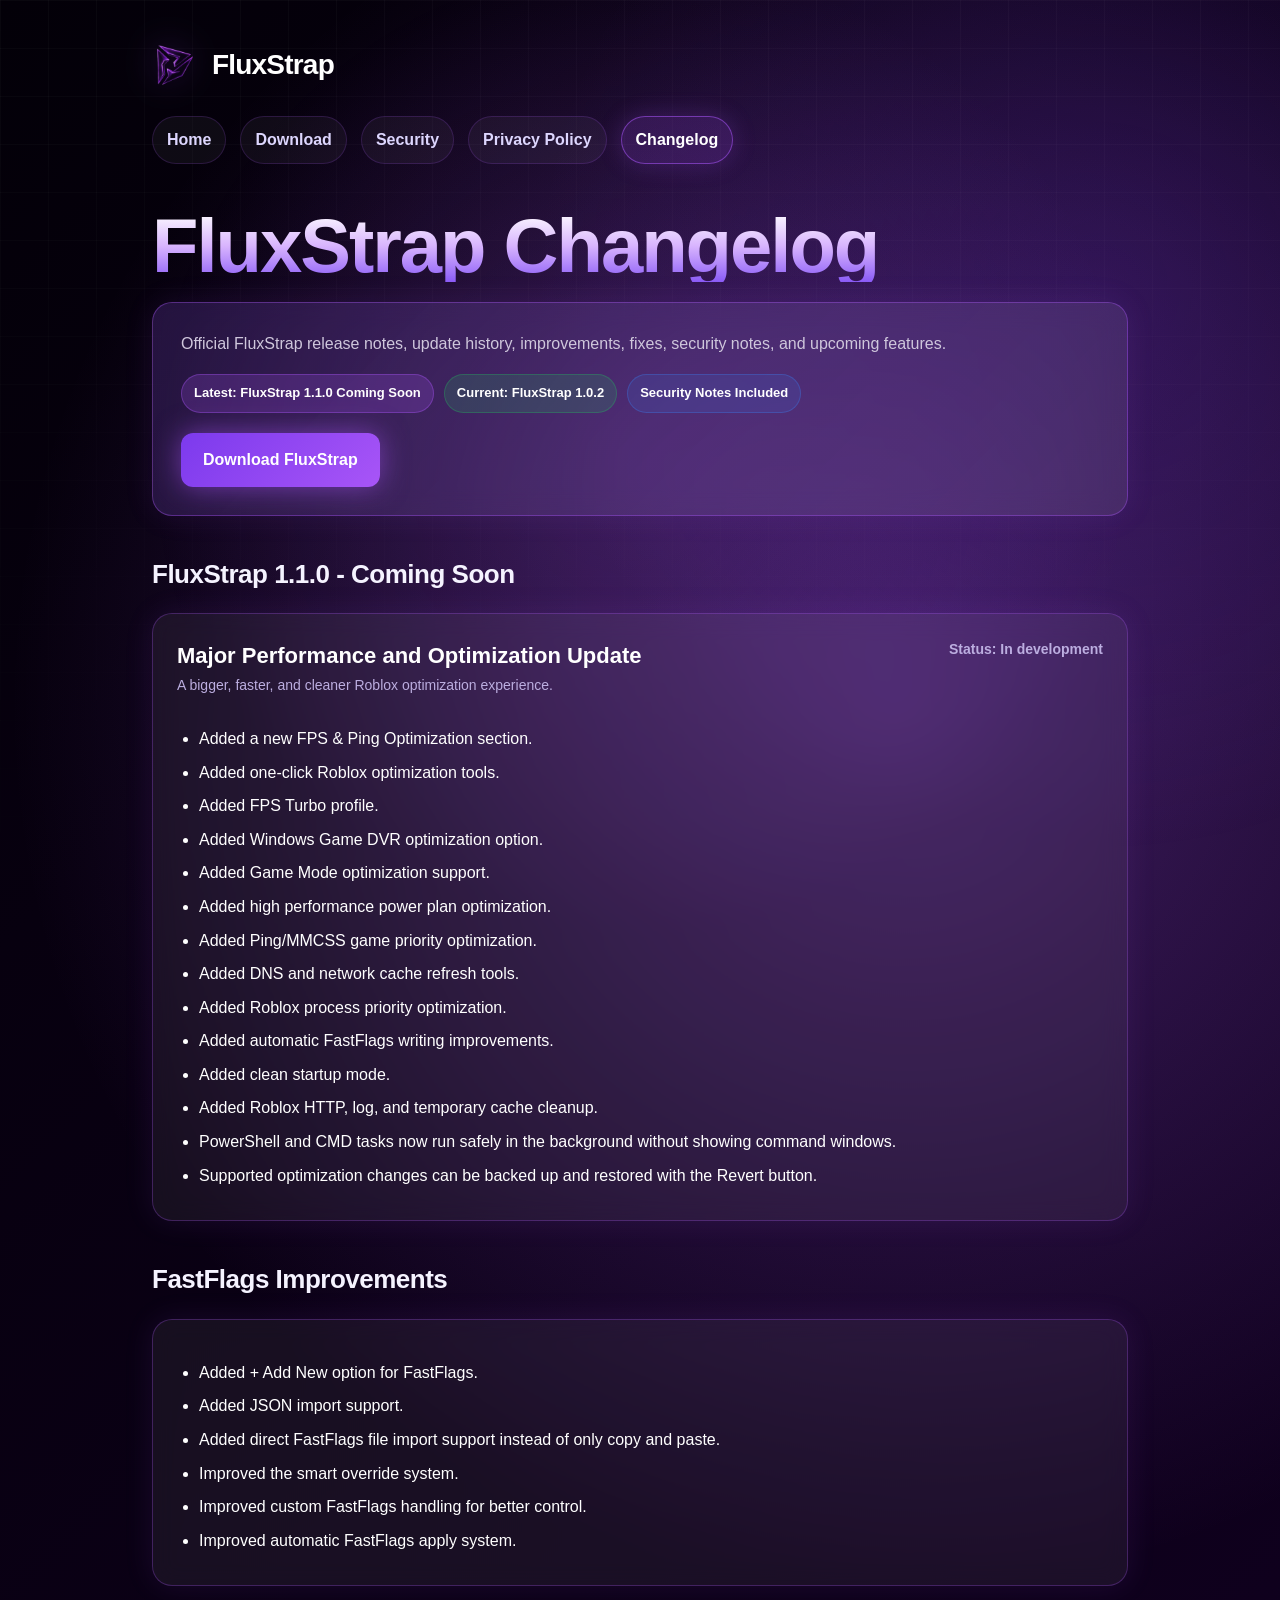
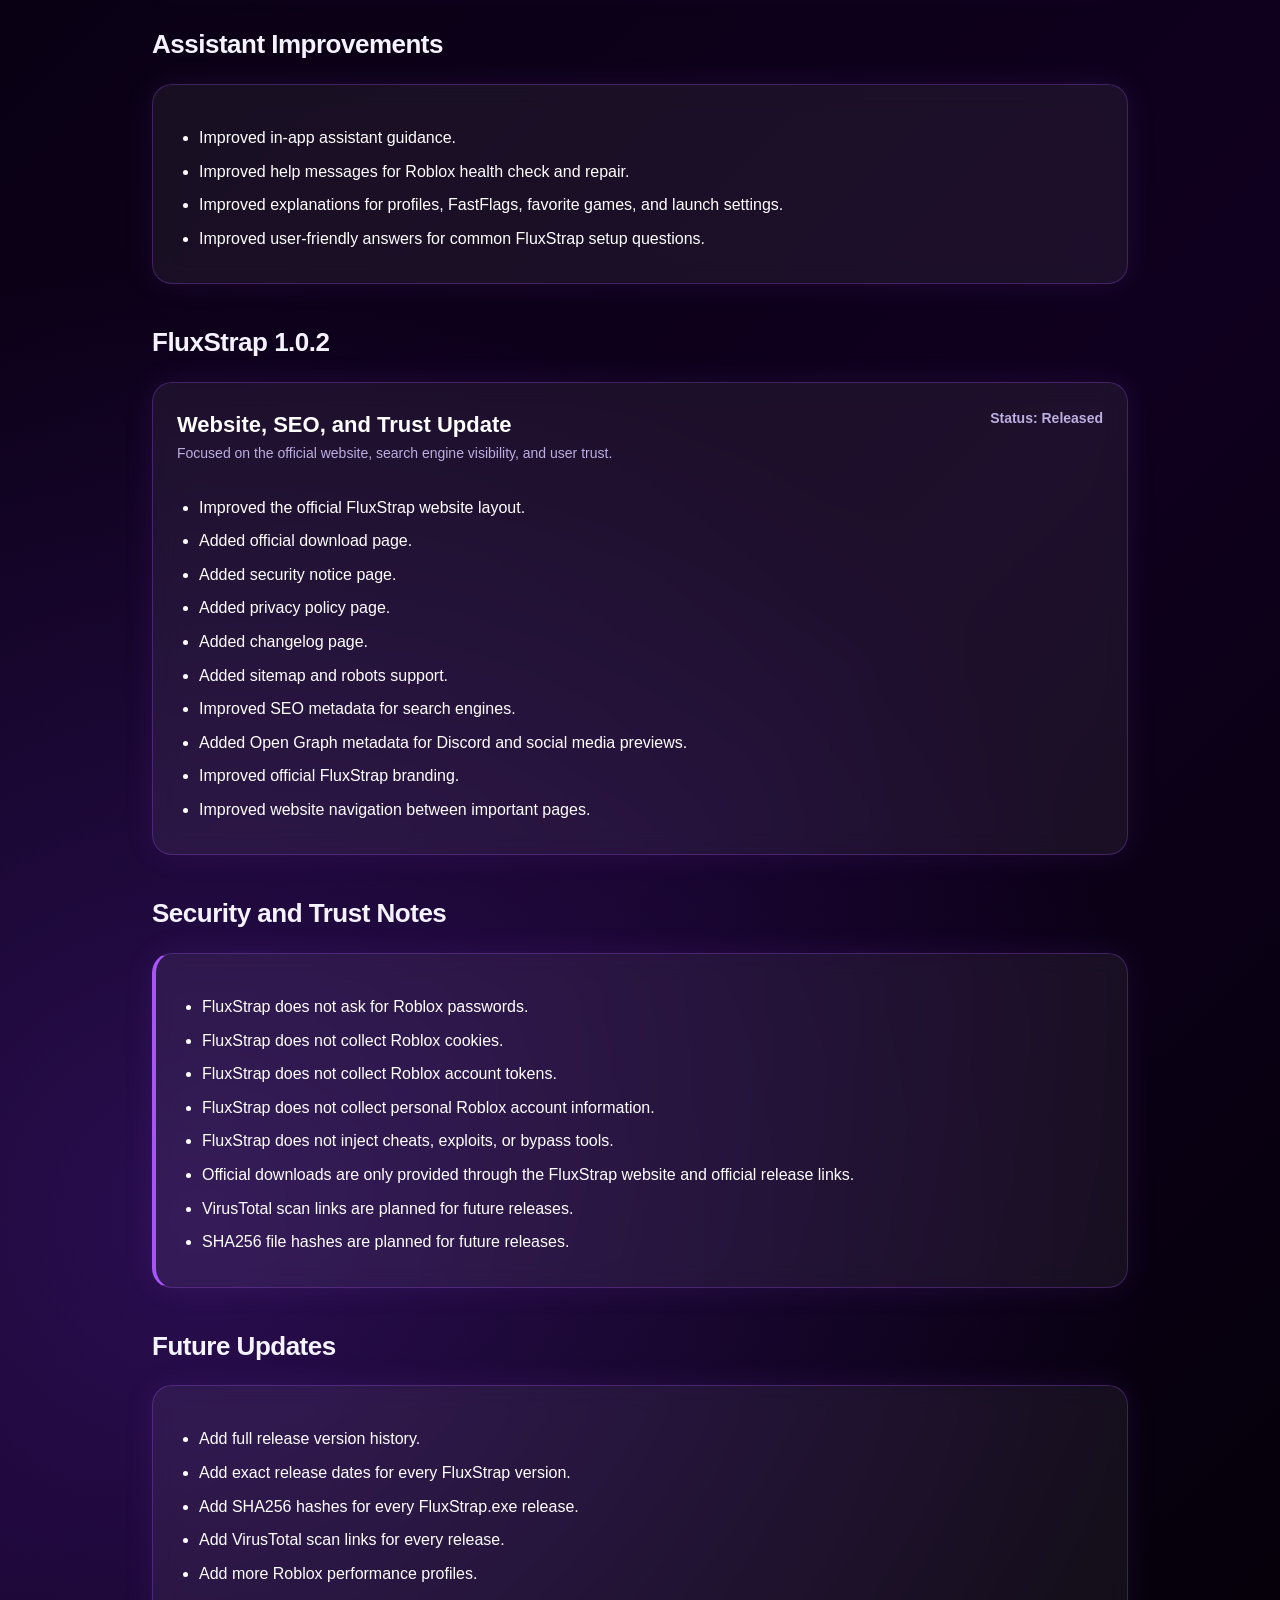
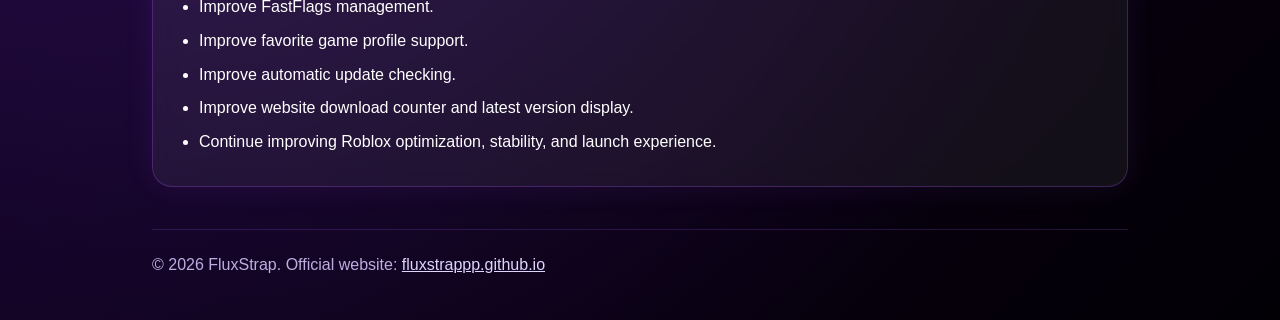
==== changelog.html @ ffc2f6b2 "Add files via upload" ====
<!DOCTYPE html>
<html lang="en">
<head>
<meta charset="UTF-8" />
<meta name="viewport" content="width=device-width, initial-scale=1.0" />

<title>FluxStrap Changelog - Updates and Release Notes</title>
<meta name="description" content="Official FluxStrap changelog with updates, improvements, fixes, release notes, upcoming features, and Roblox performance launcher changes." />
<meta name="robots" content="index, follow, max-image-preview:large" />
<meta name="theme-color" content="#7c3aed" />
<link rel="canonical" href="https://fluxstrappp.github.io/changelog.html" />

<!-- Favicon / Site Icon -->

<meta property="og:type" content="website" />
<meta property="og:site_name" content="FluxStrap" />
<meta property="og:title" content="FluxStrap Changelog - Updates and Release Notes" />
<meta property="og:description" content="Official FluxStrap changelog with updates, improvements, fixes, release notes, upcoming features, and Roblox performance launcher changes." />
<meta property="og:url" content="https://fluxstrappp.github.io/changelog.html" />
<meta property="og:image" content="https://fluxstrappp.github.io/favicon.ico" />
<meta property="og:image:secure_url" content="https://fluxstrappp.github.io/favicon.ico" />
<meta property="og:image:type" content="image/x-icon" />
<meta property="og:image:alt" content="FluxStrap Logo" />

<script type="application/ld+json">
{
  "@context": "https://schema.org",
  "@type": "WebPage",
  "name": "FluxStrap Changelog",
  "url": "https://fluxstrappp.github.io/changelog.html",
  "description": "Official FluxStrap changelog with updates, improvements, fixes, release notes, upcoming features, and Roblox performance launcher changes.",
  "publisher": {
    "@type": "Organization",
    "name": "FluxStrap",
    "url": "https://fluxstrappp.github.io/",
    "logo": "https://fluxstrappp.github.io/favicon.ico"
  }
}
</script>

<style>
* {
  box-sizing: border-box;
}

html {
  scroll-behavior: smooth;
}

body {
  margin: 0;
  min-height: 100vh;
  color: #ffffff;
  font-family: Arial, Helvetica, sans-serif;
  line-height: 1.6;
  background:
    radial-gradient(circle at 70% 20%, rgba(168, 85, 247, 0.34), transparent 30%),
    radial-gradient(circle at 15% 80%, rgba(124, 58, 237, 0.24), transparent 32%),
    linear-gradient(135deg, #030008, #10001f 65%, #020005);
  overflow-x: hidden;
}

body::before {
  content: "";
  position: fixed;
  inset: 0;
  z-index: -2;
  background:
    linear-gradient(rgba(255,255,255,0.035) 1px, transparent 1px),
    linear-gradient(90deg, rgba(255,255,255,0.035) 1px, transparent 1px);
  background-size: 48px 48px;
  mask-image: linear-gradient(to bottom, rgba(0,0,0,0.75), transparent);
}

body::after {
  content: "";
  position: fixed;
  inset: -40%;
  z-index: -3;
  background:
    radial-gradient(circle, rgba(168,85,247,0.16), transparent 35%),
    radial-gradient(circle at 70% 40%, rgba(124,58,237,0.18), transparent 30%);
  animation: glowMove 16s ease-in-out infinite alternate;
}

@keyframes glowMove {
  from {
    transform: translate3d(-4%, -2%, 0) rotate(0deg);
  }
  to {
    transform: translate3d(4%, 3%, 0) rotate(8deg);
  }
}

main {
  max-width: 1020px;
  margin: 0 auto;
  padding: 42px 22px;
}

.top {
  display: flex;
  align-items: center;
  gap: 14px;
  margin-bottom: 28px;
}

.top img {
  width: 46px;
  height: 46px;
  border-radius: 12px;
  object-fit: contain;
  filter: drop-shadow(0 0 18px rgba(168, 85, 247, 0.8));
}

.brand {
  font-size: 28px;
  font-weight: 900;
  letter-spacing: -0.8px;
}

nav {
  display: flex;
  gap: 14px;
  flex-wrap: wrap;
  margin: 26px 0 46px;
}

nav a {
  color: #ddd6fe;
  text-decoration: none;
  font-weight: 800;
  padding: 10px 14px;
  border: 1px solid rgba(168,85,247,0.18);
  border-radius: 999px;
  background: rgba(255,255,255,0.045);
  transition: 0.2s ease;
}

nav a:hover,
nav a.active {
  color: #ffffff;
  border-color: rgba(168,85,247,0.55);
  background: rgba(168,85,247,0.16);
  box-shadow: 0 0 24px rgba(168,85,247,0.22);
}

a {
  color: #ddd6fe;
}

h1 {
  font-size: clamp(42px, 7vw, 76px);
  line-height: 0.95;
  margin: 18px 0 20px;
  background: linear-gradient(180deg, #ffffff, #d8b4fe, #8b5cf6);
  -webkit-background-clip: text;
  background-clip: text;
  color: transparent;
  letter-spacing: -2px;
}

h2 {
  margin-top: 38px;
  margin-bottom: 14px;
  color: #f5f3ff;
  font-size: 26px;
  letter-spacing: -0.5px;
}

p {
  margin-top: 0;
}

.card {
  padding: 24px;
  border: 1px solid rgba(168,85,247,0.28);
  border-radius: 20px;
  background: rgba(255,255,255,0.06);
  backdrop-filter: blur(12px);
  box-shadow: 0 0 30px rgba(168,85,247,0.10);
  margin: 18px 0;
}

.hero-card {
  padding: 28px;
  border-color: rgba(168,85,247,0.38);
  background:
    linear-gradient(135deg, rgba(124,58,237,0.18), rgba(255,255,255,0.055)),
    rgba(255,255,255,0.04);
}

.muted {
  color: #cfc7dc;
}

.small {
  font-size: 14px;
  color: #bcaee0;
}

.badges {
  display: flex;
  flex-wrap: wrap;
  gap: 10px;
  margin: 18px 0 4px;
}

.badge {
  display: inline-flex;
  align-items: center;
  gap: 8px;
  padding: 8px 12px;
  border-radius: 999px;
  font-size: 13px;
  font-weight: 900;
  color: #ffffff;
  border: 1px solid rgba(255,255,255,0.12);
  background: rgba(124,58,237,0.22);
}

.badge.released {
  background: rgba(34,197,94,0.16);
  border-color: rgba(34,197,94,0.28);
}

.badge.soon {
  background: rgba(168,85,247,0.20);
  border-color: rgba(168,85,247,0.36);
}

.badge.security {
  background: rgba(59,130,246,0.14);
  border-color: rgba(59,130,246,0.30);
}

ul {
  padding-left: 22px;
  margin-bottom: 0;
}

li {
  margin: 8px 0;
}

.version-head {
  display: flex;
  align-items: flex-start;
  justify-content: space-between;
  gap: 18px;
  flex-wrap: wrap;
}

.version-title {
  margin: 0;
  font-size: 22px;
  color: #ffffff;
}

.version-date {
  color: #bcaee0;
  font-size: 14px;
  font-weight: 700;
}

.btn {
  display: inline-block;
  margin-top: 16px;
  padding: 14px 22px;
  border-radius: 12px;
  text-decoration: none;
  font-weight: 900;
  background: linear-gradient(135deg, #7c3aed, #a855f7);
  color: #ffffff;
  box-shadow: 0 0 28px rgba(168,85,247,0.55);
  transition: 0.2s ease;
}

.btn:hover {
  transform: translateY(-2px);
  box-shadow: 0 0 36px rgba(168,85,247,0.75);
}

.notice {
  border-left: 4px solid #a855f7;
}

footer {
  margin-top: 42px;
  padding-top: 22px;
  border-top: 1px solid rgba(168,85,247,0.20);
  color: #bcaee0;
}

@media (max-width: 640px) {
  main {
    padding: 30px 16px;
  }

  .card,
  .hero-card {
    padding: 20px;
  }

  nav {
    gap: 10px;
  }

  nav a {
    width: 100%;
    text-align: center;
  }

  h1 {
    letter-spacing: -1.4px;
  }
}
</style>
</head>

<body>
<main>

  <div class="top">
    <img src="/favicon.ico?v=6" alt="FluxStrap Logo">
    <div class="brand">FluxStrap</div>
  </div>

  <nav>
    <a href="index.html">Home</a>
    <a href="download.html">Download</a>
    <a href="security.html">Security</a>
    <a href="privacy.html">Privacy Policy</a>
    <a class="active" href="changelog.html">Changelog</a>
  </nav>

  <h1>FluxStrap Changelog</h1>

  <div class="card hero-card">
    <p class="muted">
      Official FluxStrap release notes, update history, improvements, fixes, security notes, and upcoming features.
    </p>

    <div class="badges">
      <span class="badge soon">Latest: FluxStrap 1.1.0 Coming Soon</span>
      <span class="badge released">Current: FluxStrap 1.0.2</span>
      <span class="badge security">Security Notes Included</span>
    </div>

    <a class="btn" href="download.html">Download FluxStrap</a>
  </div>

  <h2>FluxStrap 1.1.0 - Coming Soon</h2>

  <div class="card">
    <div class="version-head">
      <div>
        <h3 class="version-title">Major Performance and Optimization Update</h3>
        <p class="small">A bigger, faster, and cleaner Roblox optimization experience.</p>
      </div>
      <div class="version-date">Status: In development</div>
    </div>

    <ul>
      <li>Added a new FPS & Ping Optimization section.</li>
      <li>Added one-click Roblox optimization tools.</li>
      <li>Added FPS Turbo profile.</li>
      <li>Added Windows Game DVR optimization option.</li>
      <li>Added Game Mode optimization support.</li>
      <li>Added high performance power plan optimization.</li>
      <li>Added Ping/MMCSS game priority optimization.</li>
      <li>Added DNS and network cache refresh tools.</li>
      <li>Added Roblox process priority optimization.</li>
      <li>Added automatic FastFlags writing improvements.</li>
      <li>Added clean startup mode.</li>
      <li>Added Roblox HTTP, log, and temporary cache cleanup.</li>
      <li>PowerShell and CMD tasks now run safely in the background without showing command windows.</li>
      <li>Supported optimization changes can be backed up and restored with the Revert button.</li>
    </ul>
  </div>

  <h2>FastFlags Improvements</h2>

  <div class="card">
    <ul>
      <li>Added + Add New option for FastFlags.</li>
      <li>Added JSON import support.</li>
      <li>Added direct FastFlags file import support instead of only copy and paste.</li>
      <li>Improved the smart override system.</li>
      <li>Improved custom FastFlags handling for better control.</li>
      <li>Improved automatic FastFlags apply system.</li>
    </ul>
  </div>

  <h2>Assistant Improvements</h2>

  <div class="card">
    <ul>
      <li>Improved in-app assistant guidance.</li>
      <li>Improved help messages for Roblox health check and repair.</li>
      <li>Improved explanations for profiles, FastFlags, favorite games, and launch settings.</li>
      <li>Improved user-friendly answers for common FluxStrap setup questions.</li>
    </ul>
  </div>

  <h2>FluxStrap 1.0.2</h2>

  <div class="card">
    <div class="version-head">
      <div>
        <h3 class="version-title">Website, SEO, and Trust Update</h3>
        <p class="small">Focused on the official website, search engine visibility, and user trust.</p>
      </div>
      <div class="version-date">Status: Released</div>
    </div>

    <ul>
      <li>Improved the official FluxStrap website layout.</li>
      <li>Added official download page.</li>
      <li>Added security notice page.</li>
      <li>Added privacy policy page.</li>
      <li>Added changelog page.</li>
      <li>Added sitemap and robots support.</li>
      <li>Improved SEO metadata for search engines.</li>
      <li>Added Open Graph metadata for Discord and social media previews.</li>
      <li>Improved official FluxStrap branding.</li>
      <li>Improved website navigation between important pages.</li>
    </ul>
  </div>

  <h2>Security and Trust Notes</h2>

  <div class="card notice">
    <ul>
      <li>FluxStrap does not ask for Roblox passwords.</li>
      <li>FluxStrap does not collect Roblox cookies.</li>
      <li>FluxStrap does not collect Roblox account tokens.</li>
      <li>FluxStrap does not collect personal Roblox account information.</li>
      <li>FluxStrap does not inject cheats, exploits, or bypass tools.</li>
      <li>Official downloads are only provided through the FluxStrap website and official release links.</li>
      <li>VirusTotal scan links are planned for future releases.</li>
      <li>SHA256 file hashes are planned for future releases.</li>
    </ul>
  </div>

  <h2>Future Updates</h2>

  <div class="card">
    <ul>
      <li>Add full release version history.</li>
      <li>Add exact release dates for every FluxStrap version.</li>
      <li>Add SHA256 hashes for every FluxStrap.exe release.</li>
      <li>Add VirusTotal scan links for every release.</li>
      <li>Add more Roblox performance profiles.</li>
      <li>Improve FastFlags management.</li>
      <li>Improve favorite game profile support.</li>
      <li>Improve automatic update checking.</li>
      <li>Improve website download counter and latest version display.</li>
      <li>Continue improving Roblox optimization, stability, and launch experience.</li>
    </ul>
  </div>

  <footer>
    © 2026 FluxStrap. Official website:
    <a href="https://fluxstrappp.github.io/">fluxstrappp.github.io</a>
  </footer>

</main>
</body>
</html>
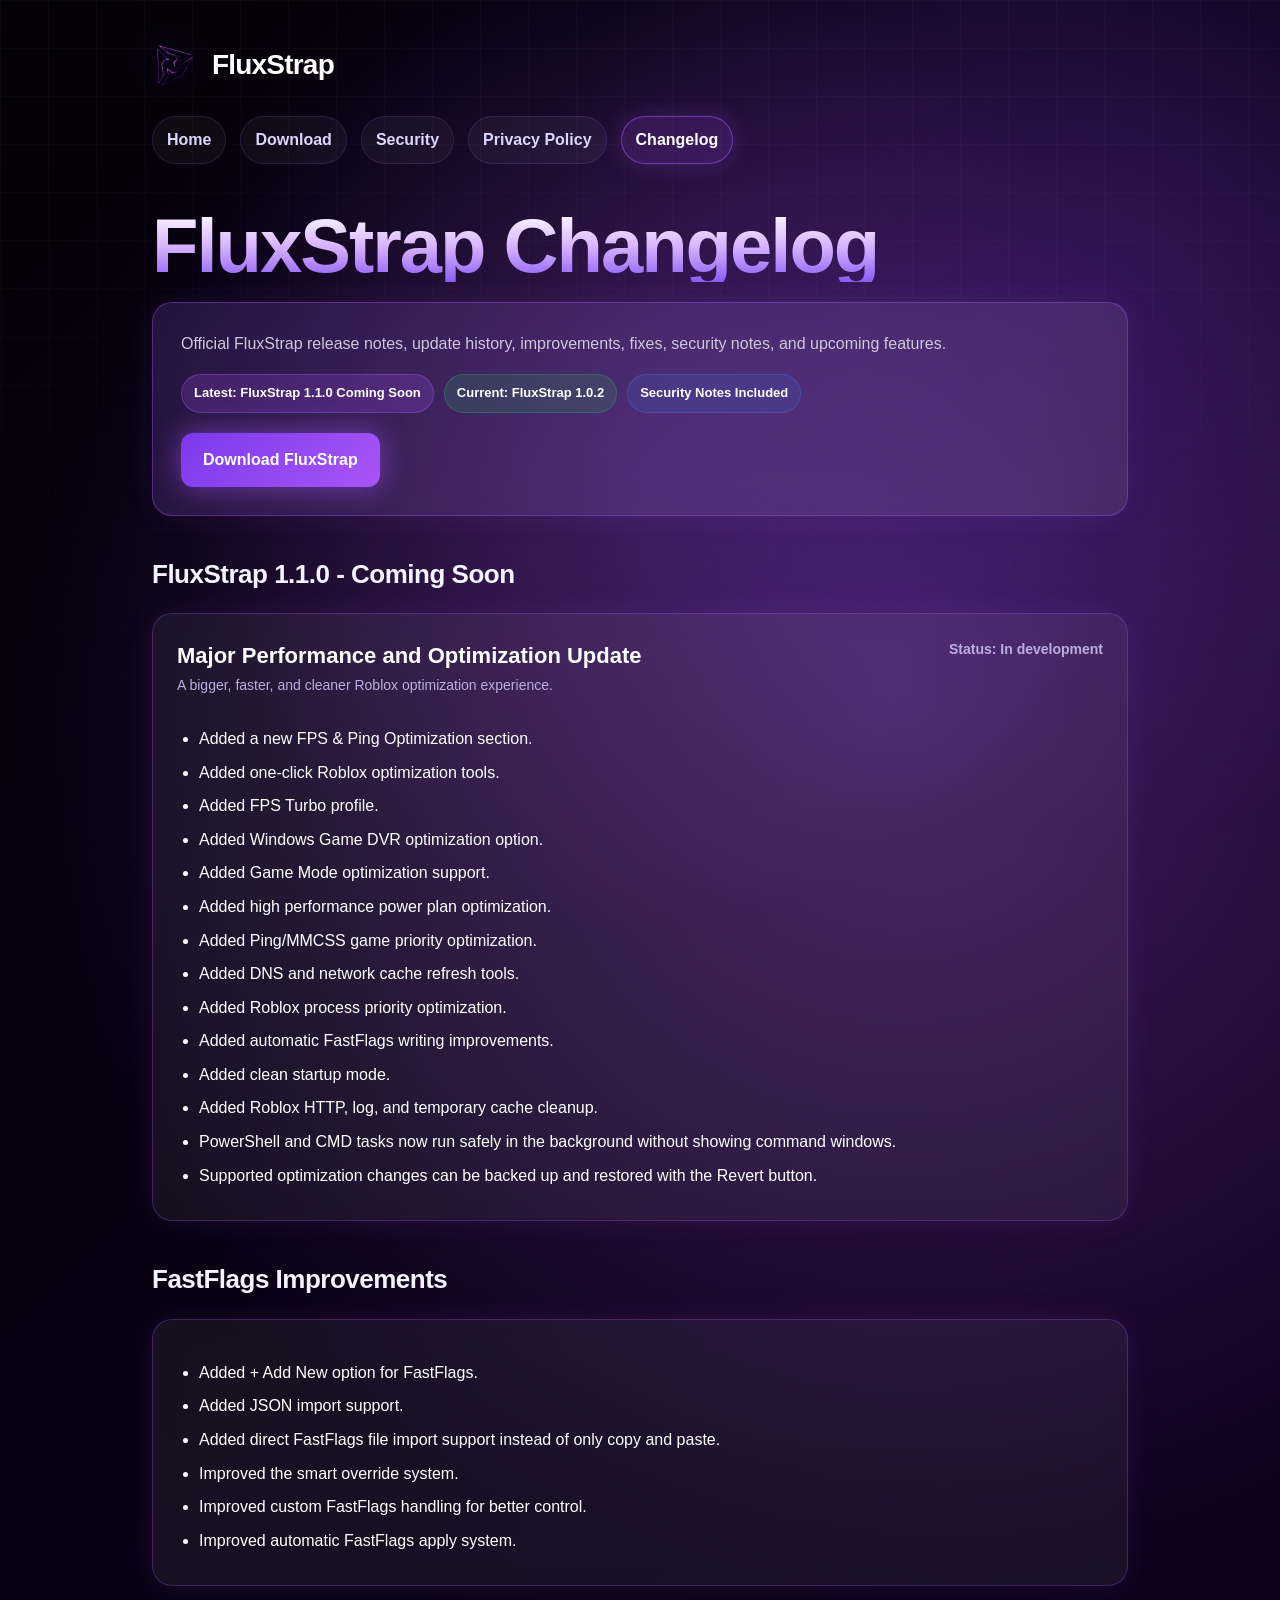
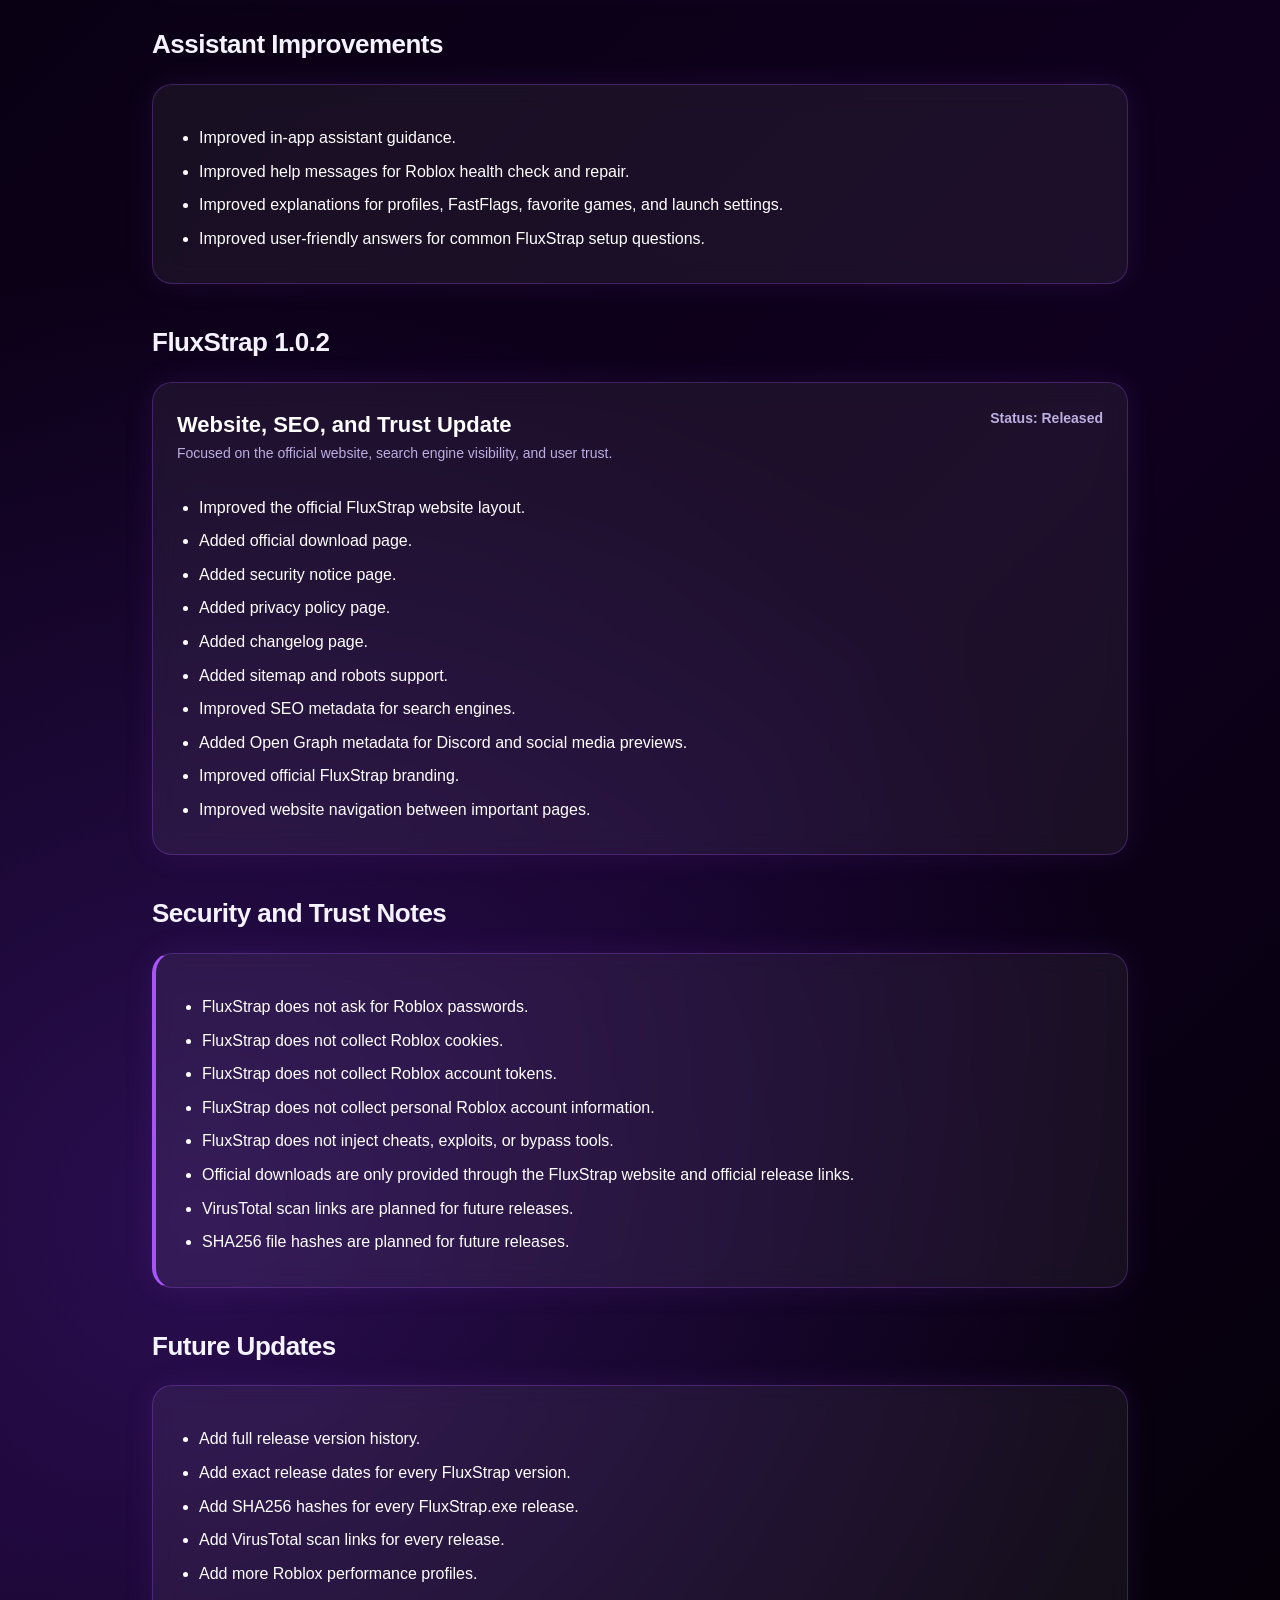
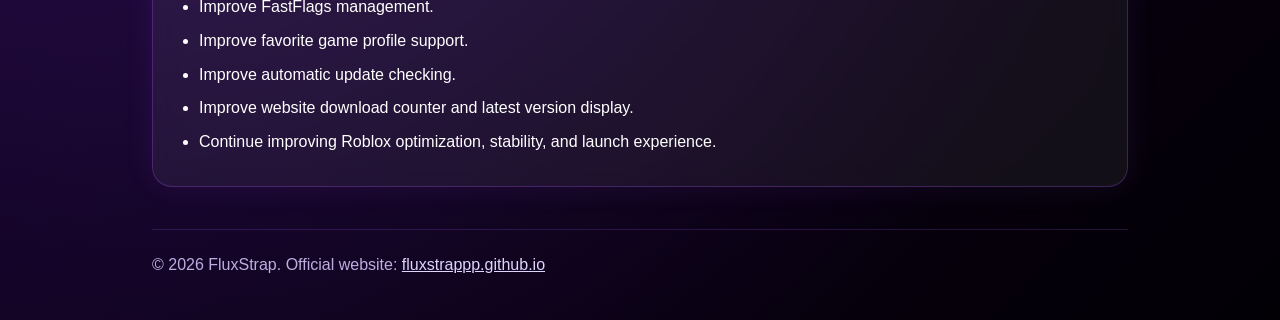
==== commit 076b31d2: "Update website files" ====
--- a/changelog.html
+++ b/changelog.html
@@ -11,15 +11,21 @@
 <link rel="canonical" href="https://fluxstrappp.github.io/changelog.html" />
 
 <!-- Favicon / Site Icon -->
+<link rel="icon" href="/favicon.ico?v=12" type="image/x-icon" sizes="any">
+<link rel="shortcut icon" href="/favicon.ico?v=12" type="image/x-icon">
+<link rel="apple-touch-icon" sizes="180x180" href="/apple-touch-icon.png?v=12">
+<link rel="icon" type="image/png" sizes="48x48" href="/favicon-48x48.png?v=12">
+<link rel="icon" type="image/png" sizes="96x96" href="/favicon-96x96.png?v=12">
+<!-- Favicon / Site Icon -->
 
 <meta property="og:type" content="website" />
 <meta property="og:site_name" content="FluxStrap" />
 <meta property="og:title" content="FluxStrap Changelog - Updates and Release Notes" />
 <meta property="og:description" content="Official FluxStrap changelog with updates, improvements, fixes, release notes, upcoming features, and Roblox performance launcher changes." />
 <meta property="og:url" content="https://fluxstrappp.github.io/changelog.html" />
-<meta property="og:image" content="https://fluxstrappp.github.io/favicon.ico" />
-<meta property="og:image:secure_url" content="https://fluxstrappp.github.io/favicon.ico" />
-<meta property="og:image:type" content="image/x-icon" />
+<meta property="og:image" content="https://fluxstrappp.github.io/flux.png?v=12" />
+<meta property="og:image:secure_url" content="https://fluxstrappp.github.io/flux.png?v=12" />
+<meta property="og:image:type" content="image/png" />
 <meta property="og:image:alt" content="FluxStrap Logo" />
 
 <script type="application/ld+json">
@@ -33,7 +39,7 @@
     "@type": "Organization",
     "name": "FluxStrap",
     "url": "https://fluxstrappp.github.io/",
-    "logo": "https://fluxstrappp.github.io/favicon.ico"
+    "logo": "https://fluxstrappp.github.io/flux.png?v=12"
   }
 }
 </script>
@@ -322,7 +328,7 @@
 <main>
 
   <div class="top">
-    <img src="/favicon.ico?v=6" alt="FluxStrap Logo">
+    <img src="/flux.png?v=12" alt="FluxStrap Logo">
     <div class="brand">FluxStrap</div>
   </div>
 
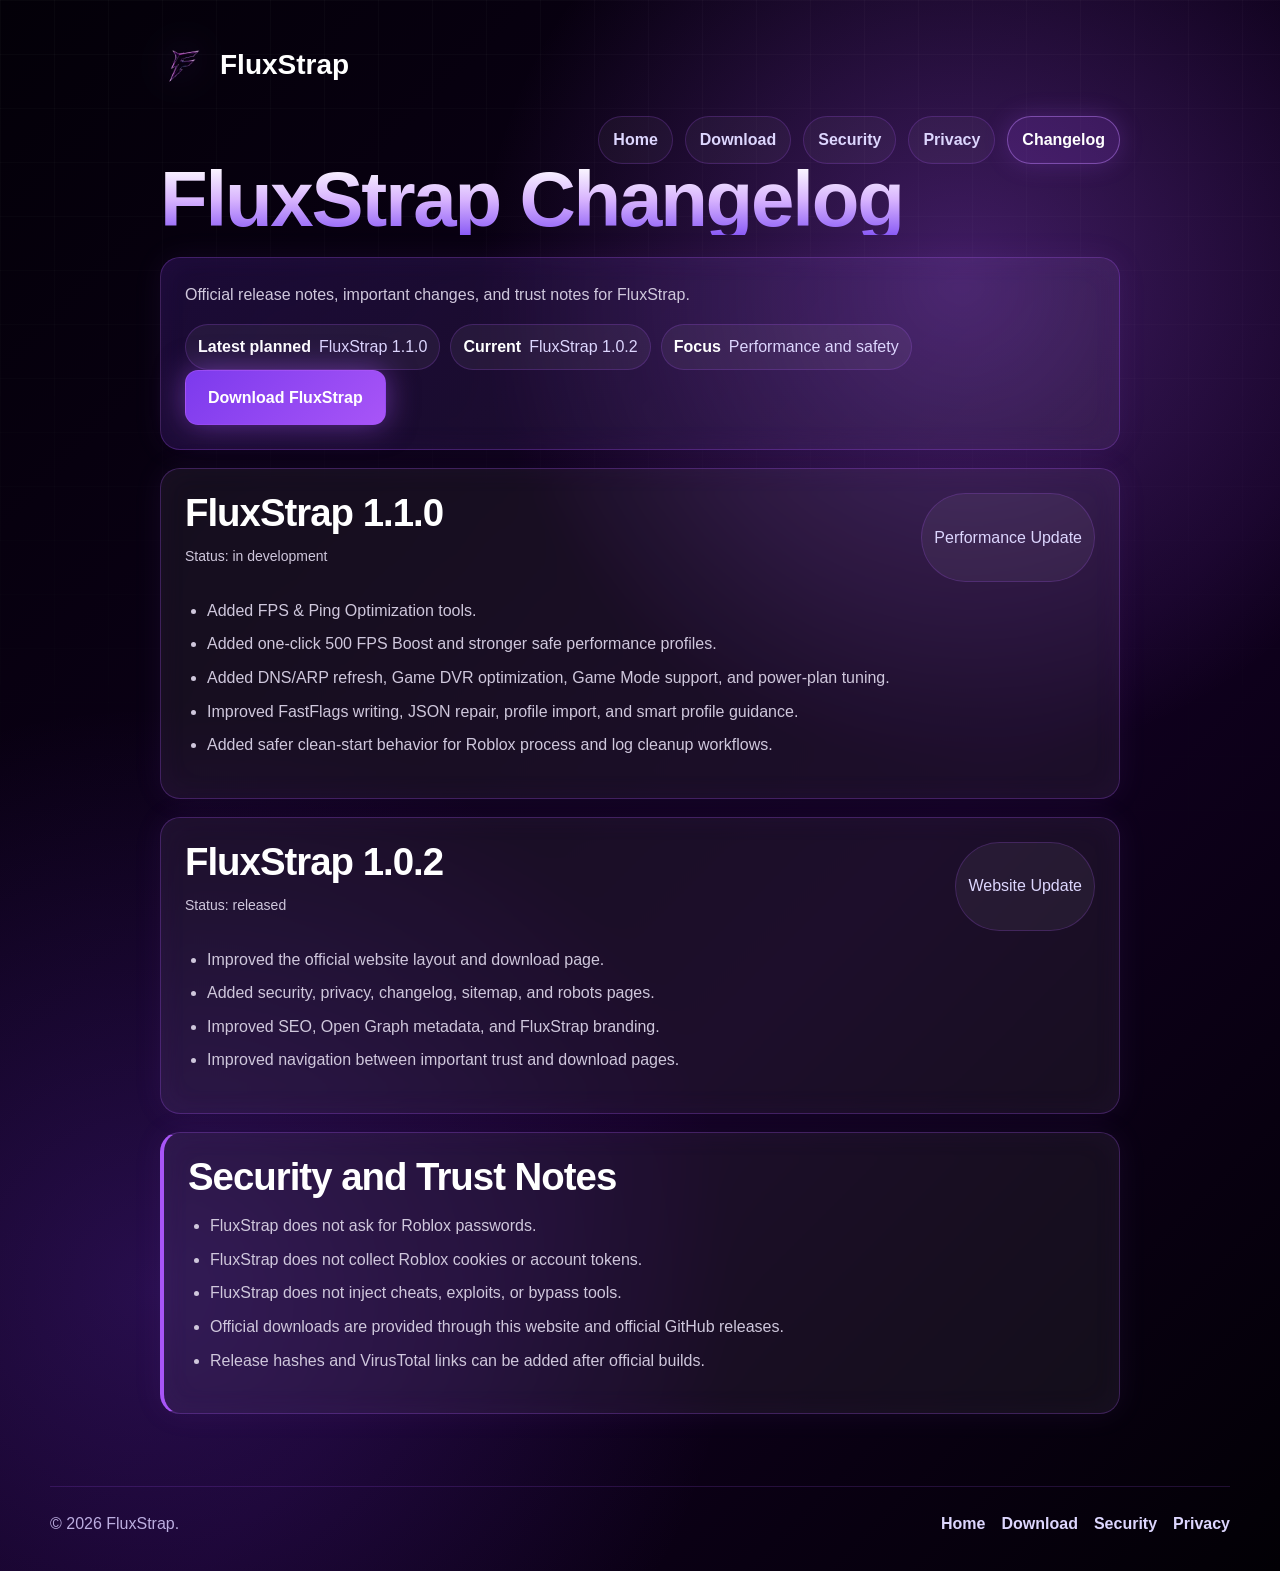
==== commit 8a07259e: "Clean up website assets and pages" ====
--- a/changelog.html
+++ b/changelog.html
@@ -1,476 +1,120 @@
 <!DOCTYPE html>
 <html lang="en">
 <head>
-<meta charset="UTF-8" />
-<meta name="viewport" content="width=device-width, initial-scale=1.0" />
-
+<meta charset="UTF-8">
+<meta name="viewport" content="width=device-width, initial-scale=1.0">
 <title>FluxStrap Changelog - Updates and Release Notes</title>
-<meta name="description" content="Official FluxStrap changelog with updates, improvements, fixes, release notes, upcoming features, and Roblox performance launcher changes." />
-<meta name="robots" content="index, follow, max-image-preview:large" />
-<meta name="theme-color" content="#7c3aed" />
-<link rel="canonical" href="https://fluxstrappp.github.io/changelog.html" />
-
-<!-- Favicon / Site Icon -->
-<link rel="icon" href="/favicon.ico?v=12" type="image/x-icon" sizes="any">
-<link rel="shortcut icon" href="/favicon.ico?v=12" type="image/x-icon">
-<link rel="apple-touch-icon" sizes="180x180" href="/apple-touch-icon.png?v=12">
-<link rel="icon" type="image/png" sizes="48x48" href="/favicon-48x48.png?v=12">
-<link rel="icon" type="image/png" sizes="96x96" href="/favicon-96x96.png?v=12">
-<!-- Favicon / Site Icon -->
-
-<meta property="og:type" content="website" />
-<meta property="og:site_name" content="FluxStrap" />
-<meta property="og:title" content="FluxStrap Changelog - Updates and Release Notes" />
-<meta property="og:description" content="Official FluxStrap changelog with updates, improvements, fixes, release notes, upcoming features, and Roblox performance launcher changes." />
-<meta property="og:url" content="https://fluxstrappp.github.io/changelog.html" />
-<meta property="og:image" content="https://fluxstrappp.github.io/flux.png?v=12" />
-<meta property="og:image:secure_url" content="https://fluxstrappp.github.io/flux.png?v=12" />
-<meta property="og:image:type" content="image/png" />
-<meta property="og:image:alt" content="FluxStrap Logo" />
-
+<meta name="description" content="Official FluxStrap changelog with release notes, improvements, security notes, and Roblox performance launcher changes.">
+<meta name="robots" content="index, follow, max-image-preview:large">
+<meta name="theme-color" content="#7c3aed">
+<link rel="canonical" href="https://fluxstrappp.github.io/changelog.html">
+<link rel="stylesheet" href="/site.css?v=33">
+<link rel="icon" href="/favicon.ico?v=33" type="image/x-icon" sizes="any">
+<link rel="apple-touch-icon" sizes="180x180" href="/apple-touch-icon.png?v=33">
+<link rel="icon" type="image/png" sizes="48x48" href="/favicon-48x48.png?v=33">
+<link rel="icon" type="image/png" sizes="96x96" href="/favicon-96x96.png?v=33">
+<meta property="og:type" content="website">
+<meta property="og:site_name" content="FluxStrap">
+<meta property="og:title" content="FluxStrap Changelog - Updates and Release Notes">
+<meta property="og:description" content="Official FluxStrap release notes and update history.">
+<meta property="og:url" content="https://fluxstrappp.github.io/changelog.html">
+<meta property="og:image" content="https://fluxstrappp.github.io/flux-1024.png?v=33">
 <script type="application/ld+json">
 {
   "@context": "https://schema.org",
   "@type": "WebPage",
   "name": "FluxStrap Changelog",
   "url": "https://fluxstrappp.github.io/changelog.html",
-  "description": "Official FluxStrap changelog with updates, improvements, fixes, release notes, upcoming features, and Roblox performance launcher changes.",
+  "description": "Official FluxStrap release notes and update history.",
   "publisher": {
     "@type": "Organization",
     "name": "FluxStrap",
     "url": "https://fluxstrappp.github.io/",
-    "logo": "https://fluxstrappp.github.io/flux.png?v=12"
+    "logo": "https://fluxstrappp.github.io/flux-1024.png?v=33"
   }
 }
 </script>
+</head>
+<body>
+<div class="ambient" aria-hidden="true"></div>
+<main class="page">
+  <a class="page-logo" href="/">
+    <img src="/flux-512.png?v=33" width="46" height="46" alt="FluxStrap logo">
+    <span>FluxStrap</span>
+  </a>
 
-<style>
-* {
-  box-sizing: border-box;
-}
-
-html {
-  scroll-behavior: smooth;
-}
-
-body {
-  margin: 0;
-  min-height: 100vh;
-  color: #ffffff;
-  font-family: Arial, Helvetica, sans-serif;
-  line-height: 1.6;
-  background:
-    radial-gradient(circle at 70% 20%, rgba(168, 85, 247, 0.34), transparent 30%),
-    radial-gradient(circle at 15% 80%, rgba(124, 58, 237, 0.24), transparent 32%),
-    linear-gradient(135deg, #030008, #10001f 65%, #020005);
-  overflow-x: hidden;
-}
-
-body::before {
-  content: "";
-  position: fixed;
-  inset: 0;
-  z-index: -2;
-  background:
-    linear-gradient(rgba(255,255,255,0.035) 1px, transparent 1px),
-    linear-gradient(90deg, rgba(255,255,255,0.035) 1px, transparent 1px);
-  background-size: 48px 48px;
-  mask-image: linear-gradient(to bottom, rgba(0,0,0,0.75), transparent);
-}
-
-body::after {
-  content: "";
-  position: fixed;
-  inset: -40%;
-  z-index: -3;
-  background:
-    radial-gradient(circle, rgba(168,85,247,0.16), transparent 35%),
-    radial-gradient(circle at 70% 40%, rgba(124,58,237,0.18), transparent 30%);
-  animation: glowMove 16s ease-in-out infinite alternate;
-}
-
-@keyframes glowMove {
-  from {
-    transform: translate3d(-4%, -2%, 0) rotate(0deg);
-  }
-  to {
-    transform: translate3d(4%, 3%, 0) rotate(8deg);
-  }
-}
-
-main {
-  max-width: 1020px;
-  margin: 0 auto;
-  padding: 42px 22px;
-}
-
-.top {
-  display: flex;
-  align-items: center;
-  gap: 14px;
-  margin-bottom: 28px;
-}
-
-.top img {
-  width: 46px;
-  height: 46px;
-  border-radius: 12px;
-  object-fit: contain;
-  filter: drop-shadow(0 0 18px rgba(168, 85, 247, 0.8));
-}
-
-.brand {
-  font-size: 28px;
-  font-weight: 900;
-  letter-spacing: -0.8px;
-}
-
-nav {
-  display: flex;
-  gap: 14px;
-  flex-wrap: wrap;
-  margin: 26px 0 46px;
-}
-
-nav a {
-  color: #ddd6fe;
-  text-decoration: none;
-  font-weight: 800;
-  padding: 10px 14px;
-  border: 1px solid rgba(168,85,247,0.18);
-  border-radius: 999px;
-  background: rgba(255,255,255,0.045);
-  transition: 0.2s ease;
-}
-
-nav a:hover,
-nav a.active {
-  color: #ffffff;
-  border-color: rgba(168,85,247,0.55);
-  background: rgba(168,85,247,0.16);
-  box-shadow: 0 0 24px rgba(168,85,247,0.22);
-}
-
-a {
-  color: #ddd6fe;
-}
-
-h1 {
-  font-size: clamp(42px, 7vw, 76px);
-  line-height: 0.95;
-  margin: 18px 0 20px;
-  background: linear-gradient(180deg, #ffffff, #d8b4fe, #8b5cf6);
-  -webkit-background-clip: text;
-  background-clip: text;
-  color: transparent;
-  letter-spacing: -2px;
-}
-
-h2 {
-  margin-top: 38px;
-  margin-bottom: 14px;
-  color: #f5f3ff;
-  font-size: 26px;
-  letter-spacing: -0.5px;
-}
-
-p {
-  margin-top: 0;
-}
-
-.card {
-  padding: 24px;
-  border: 1px solid rgba(168,85,247,0.28);
-  border-radius: 20px;
-  background: rgba(255,255,255,0.06);
-  backdrop-filter: blur(12px);
-  box-shadow: 0 0 30px rgba(168,85,247,0.10);
-  margin: 18px 0;
-}
-
-.hero-card {
-  padding: 28px;
-  border-color: rgba(168,85,247,0.38);
-  background:
-    linear-gradient(135deg, rgba(124,58,237,0.18), rgba(255,255,255,0.055)),
-    rgba(255,255,255,0.04);
-}
-
-.muted {
-  color: #cfc7dc;
-}
-
-.small {
-  font-size: 14px;
-  color: #bcaee0;
-}
-
-.badges {
-  display: flex;
-  flex-wrap: wrap;
-  gap: 10px;
-  margin: 18px 0 4px;
-}
-
-.badge {
-  display: inline-flex;
-  align-items: center;
-  gap: 8px;
-  padding: 8px 12px;
-  border-radius: 999px;
-  font-size: 13px;
-  font-weight: 900;
-  color: #ffffff;
-  border: 1px solid rgba(255,255,255,0.12);
-  background: rgba(124,58,237,0.22);
-}
-
-.badge.released {
-  background: rgba(34,197,94,0.16);
-  border-color: rgba(34,197,94,0.28);
-}
-
-.badge.soon {
-  background: rgba(168,85,247,0.20);
-  border-color: rgba(168,85,247,0.36);
-}
-
-.badge.security {
-  background: rgba(59,130,246,0.14);
-  border-color: rgba(59,130,246,0.30);
-}
-
-ul {
-  padding-left: 22px;
-  margin-bottom: 0;
-}
-
-li {
-  margin: 8px 0;
-}
-
-.version-head {
-  display: flex;
-  align-items: flex-start;
-  justify-content: space-between;
-  gap: 18px;
-  flex-wrap: wrap;
-}
-
-.version-title {
-  margin: 0;
-  font-size: 22px;
-  color: #ffffff;
-}
-
-.version-date {
-  color: #bcaee0;
-  font-size: 14px;
-  font-weight: 700;
-}
-
-.btn {
-  display: inline-block;
-  margin-top: 16px;
-  padding: 14px 22px;
-  border-radius: 12px;
-  text-decoration: none;
-  font-weight: 900;
-  background: linear-gradient(135deg, #7c3aed, #a855f7);
-  color: #ffffff;
-  box-shadow: 0 0 28px rgba(168,85,247,0.55);
-  transition: 0.2s ease;
-}
-
-.btn:hover {
-  transform: translateY(-2px);
-  box-shadow: 0 0 36px rgba(168,85,247,0.75);
-}
-
-.notice {
-  border-left: 4px solid #a855f7;
-}
-
-footer {
-  margin-top: 42px;
-  padding-top: 22px;
-  border-top: 1px solid rgba(168,85,247,0.20);
-  color: #bcaee0;
-}
-
-@media (max-width: 640px) {
-  main {
-    padding: 30px 16px;
-  }
-
-  .card,
-  .hero-card {
-    padding: 20px;
-  }
-
-  nav {
-    gap: 10px;
-  }
-
-  nav a {
-    width: 100%;
-    text-align: center;
-  }
-
-  h1 {
-    letter-spacing: -1.4px;
-  }
-}
-</style>
-</head>
-
-<body>
-<main>
-
-  <div class="top">
-    <img src="/flux.png?v=12" alt="FluxStrap Logo">
-    <div class="brand">FluxStrap</div>
-  </div>
-
-  <nav>
+  <nav class="nav-links" aria-label="Main navigation">
     <a href="index.html">Home</a>
     <a href="download.html">Download</a>
     <a href="security.html">Security</a>
-    <a href="privacy.html">Privacy Policy</a>
+    <a href="privacy.html">Privacy</a>
     <a class="active" href="changelog.html">Changelog</a>
   </nav>
 
-  <h1>FluxStrap Changelog</h1>
+  <h1 class="page-title">FluxStrap Changelog</h1>
 
-  <div class="card hero-card">
-    <p class="muted">
-      Official FluxStrap release notes, update history, improvements, fixes, security notes, and upcoming features.
-    </p>
+  <section class="page-card highlight">
+    <p class="muted">Official release notes, important changes, and trust notes for FluxStrap.</p>
+    <div class="quick-facts">
+      <span><b>Latest planned</b> FluxStrap 1.1.0</span>
+      <span><b>Current</b> FluxStrap 1.0.2</span>
+      <span><b>Focus</b> Performance and safety</span>
+    </div>
+    <a class="btn primary" href="download.html">Download FluxStrap</a>
+  </section>
 
-    <div class="badges">
-      <span class="badge soon">Latest: FluxStrap 1.1.0 Coming Soon</span>
-      <span class="badge released">Current: FluxStrap 1.0.2</span>
-      <span class="badge security">Security Notes Included</span>
-    </div>
-
-    <a class="btn" href="download.html">Download FluxStrap</a>
-  </div>
-
-  <h2>FluxStrap 1.1.0 - Coming Soon</h2>
-
-  <div class="card">
+  <section class="page-card">
     <div class="version-head">
       <div>
-        <h3 class="version-title">Major Performance and Optimization Update</h3>
-        <p class="small">A bigger, faster, and cleaner Roblox optimization experience.</p>
+        <h2>FluxStrap 1.1.0</h2>
+        <p class="small">Status: in development</p>
       </div>
-      <div class="version-date">Status: In development</div>
+      <span class="badge">Performance Update</span>
     </div>
+    <ul>
+      <li>Added FPS &amp; Ping Optimization tools.</li>
+      <li>Added one-click 500 FPS Boost and stronger safe performance profiles.</li>
+      <li>Added DNS/ARP refresh, Game DVR optimization, Game Mode support, and power-plan tuning.</li>
+      <li>Improved FastFlags writing, JSON repair, profile import, and smart profile guidance.</li>
+      <li>Added safer clean-start behavior for Roblox process and log cleanup workflows.</li>
+    </ul>
+  </section>
 
-    <ul>
-      <li>Added a new FPS & Ping Optimization section.</li>
-      <li>Added one-click Roblox optimization tools.</li>
-      <li>Added FPS Turbo profile.</li>
-      <li>Added Windows Game DVR optimization option.</li>
-      <li>Added Game Mode optimization support.</li>
-      <li>Added high performance power plan optimization.</li>
-      <li>Added Ping/MMCSS game priority optimization.</li>
-      <li>Added DNS and network cache refresh tools.</li>
-      <li>Added Roblox process priority optimization.</li>
-      <li>Added automatic FastFlags writing improvements.</li>
-      <li>Added clean startup mode.</li>
-      <li>Added Roblox HTTP, log, and temporary cache cleanup.</li>
-      <li>PowerShell and CMD tasks now run safely in the background without showing command windows.</li>
-      <li>Supported optimization changes can be backed up and restored with the Revert button.</li>
-    </ul>
-  </div>
-
-  <h2>FastFlags Improvements</h2>
-
-  <div class="card">
-    <ul>
-      <li>Added + Add New option for FastFlags.</li>
-      <li>Added JSON import support.</li>
-      <li>Added direct FastFlags file import support instead of only copy and paste.</li>
-      <li>Improved the smart override system.</li>
-      <li>Improved custom FastFlags handling for better control.</li>
-      <li>Improved automatic FastFlags apply system.</li>
-    </ul>
-  </div>
-
-  <h2>Assistant Improvements</h2>
-
-  <div class="card">
-    <ul>
-      <li>Improved in-app assistant guidance.</li>
-      <li>Improved help messages for Roblox health check and repair.</li>
-      <li>Improved explanations for profiles, FastFlags, favorite games, and launch settings.</li>
-      <li>Improved user-friendly answers for common FluxStrap setup questions.</li>
-    </ul>
-  </div>
-
-  <h2>FluxStrap 1.0.2</h2>
-
-  <div class="card">
+  <section class="page-card">
     <div class="version-head">
       <div>
-        <h3 class="version-title">Website, SEO, and Trust Update</h3>
-        <p class="small">Focused on the official website, search engine visibility, and user trust.</p>
+        <h2>FluxStrap 1.0.2</h2>
+        <p class="small">Status: released</p>
       </div>
-      <div class="version-date">Status: Released</div>
+      <span class="badge">Website Update</span>
     </div>
+    <ul>
+      <li>Improved the official website layout and download page.</li>
+      <li>Added security, privacy, changelog, sitemap, and robots pages.</li>
+      <li>Improved SEO, Open Graph metadata, and FluxStrap branding.</li>
+      <li>Improved navigation between important trust and download pages.</li>
+    </ul>
+  </section>
 
-    <ul>
-      <li>Improved the official FluxStrap website layout.</li>
-      <li>Added official download page.</li>
-      <li>Added security notice page.</li>
-      <li>Added privacy policy page.</li>
-      <li>Added changelog page.</li>
-      <li>Added sitemap and robots support.</li>
-      <li>Improved SEO metadata for search engines.</li>
-      <li>Added Open Graph metadata for Discord and social media previews.</li>
-      <li>Improved official FluxStrap branding.</li>
-      <li>Improved website navigation between important pages.</li>
-    </ul>
-  </div>
-
-  <h2>Security and Trust Notes</h2>
-
-  <div class="card notice">
+  <section class="page-card notice">
+    <h2>Security and Trust Notes</h2>
     <ul>
       <li>FluxStrap does not ask for Roblox passwords.</li>
-      <li>FluxStrap does not collect Roblox cookies.</li>
-      <li>FluxStrap does not collect Roblox account tokens.</li>
-      <li>FluxStrap does not collect personal Roblox account information.</li>
+      <li>FluxStrap does not collect Roblox cookies or account tokens.</li>
       <li>FluxStrap does not inject cheats, exploits, or bypass tools.</li>
-      <li>Official downloads are only provided through the FluxStrap website and official release links.</li>
-      <li>VirusTotal scan links are planned for future releases.</li>
-      <li>SHA256 file hashes are planned for future releases.</li>
+      <li>Official downloads are provided through this website and official GitHub releases.</li>
+      <li>Release hashes and VirusTotal links can be added after official builds.</li>
     </ul>
+  </section>
+</main>
+<footer class="footer">
+  <span>&copy; 2026 FluxStrap.</span>
+  <div class="footer-links">
+    <a href="/">Home</a>
+    <a href="download.html">Download</a>
+    <a href="security.html">Security</a>
+    <a href="privacy.html">Privacy</a>
   </div>
-
-  <h2>Future Updates</h2>
-
-  <div class="card">
-    <ul>
-      <li>Add full release version history.</li>
-      <li>Add exact release dates for every FluxStrap version.</li>
-      <li>Add SHA256 hashes for every FluxStrap.exe release.</li>
-      <li>Add VirusTotal scan links for every release.</li>
-      <li>Add more Roblox performance profiles.</li>
-      <li>Improve FastFlags management.</li>
-      <li>Improve favorite game profile support.</li>
-      <li>Improve automatic update checking.</li>
-      <li>Improve website download counter and latest version display.</li>
-      <li>Continue improving Roblox optimization, stability, and launch experience.</li>
-    </ul>
-  </div>
-
-  <footer>
-    © 2026 FluxStrap. Official website:
-    <a href="https://fluxstrappp.github.io/">fluxstrappp.github.io</a>
-  </footer>
-
-</main>
+</footer>
 </body>
 </html>
--- a/site.css
+++ b/site.css
@@ -0,0 +1,457 @@
+:root {
+  --bg: #05000d;
+  --panel: rgba(255, 255, 255, 0.055);
+  --panel-strong: rgba(124, 58, 237, 0.16);
+  --border: rgba(168, 85, 247, 0.28);
+  --border-strong: rgba(192, 132, 252, 0.46);
+  --text: #ffffff;
+  --muted: #cfc7dc;
+  --soft: #bcaee0;
+  --accent: #a855f7;
+  --accent-2: #7c3aed;
+  --accent-3: #d8b4fe;
+}
+
+* {
+  box-sizing: border-box;
+}
+
+html {
+  scroll-behavior: smooth;
+}
+
+body {
+  margin: 0;
+  min-height: 100vh;
+  overflow-x: hidden;
+  color: var(--text);
+  font-family: Arial, Helvetica, sans-serif;
+  line-height: 1.6;
+  background:
+    radial-gradient(circle at 75% 18%, rgba(168, 85, 247, 0.34), transparent 30%),
+    radial-gradient(circle at 12% 82%, rgba(124, 58, 237, 0.24), transparent 34%),
+    linear-gradient(135deg, #030008, #10001f 62%, #020005);
+}
+
+a {
+  color: #ddd6fe;
+}
+
+.ambient {
+  position: fixed;
+  inset: 0;
+  z-index: -1;
+  pointer-events: none;
+  background:
+    linear-gradient(rgba(255,255,255,0.032) 1px, transparent 1px),
+    linear-gradient(90deg, rgba(255,255,255,0.032) 1px, transparent 1px);
+  background-size: 54px 54px;
+  mask-image: linear-gradient(to bottom, rgba(0,0,0,.78), transparent);
+}
+
+.topbar,
+.footer {
+  width: min(1180px, calc(100% - 40px));
+  margin: 0 auto;
+}
+
+.topbar {
+  min-height: 88px;
+  display: flex;
+  align-items: center;
+  justify-content: space-between;
+  gap: 24px;
+}
+
+.brand {
+  display: inline-flex;
+  align-items: center;
+  gap: 14px;
+  color: var(--text);
+  text-decoration: none;
+  font-size: 28px;
+  font-weight: 900;
+  letter-spacing: -0.7px;
+}
+
+.brand img,
+.page-logo img {
+  object-fit: contain;
+  filter: drop-shadow(0 0 20px rgba(168, 85, 247, .82));
+}
+
+.nav-links {
+  display: flex;
+  align-items: center;
+  justify-content: flex-end;
+  gap: 12px;
+  flex-wrap: wrap;
+}
+
+.nav-links a {
+  padding: 10px 14px;
+  border: 1px solid rgba(168,85,247,.22);
+  border-radius: 999px;
+  color: #ddd6fe;
+  text-decoration: none;
+  font-weight: 800;
+  background: rgba(255,255,255,.04);
+}
+
+.nav-links a:hover,
+.nav-links a.active {
+  color: #fff;
+  border-color: var(--border-strong);
+  background: rgba(168,85,247,.16);
+  box-shadow: 0 0 24px rgba(168,85,247,.22);
+}
+
+main {
+  width: min(1180px, calc(100% - 40px));
+  margin: 0 auto;
+}
+
+.hero {
+  min-height: calc(100vh - 180px);
+  display: grid;
+  grid-template-columns: 1fr 0.95fr;
+  gap: 48px;
+  align-items: center;
+  padding: 32px 0 42px;
+}
+
+.eyebrow {
+  display: inline-flex;
+  align-items: center;
+  width: max-content;
+  margin: 0 0 18px;
+  padding: 9px 14px;
+  border: 1px solid rgba(168,85,247,.38);
+  border-radius: 999px;
+  color: #ddd6fe;
+  background: rgba(168,85,247,.12);
+  font-size: 14px;
+  font-weight: 900;
+  letter-spacing: .08em;
+  text-transform: uppercase;
+}
+
+h1,
+.page-title {
+  margin: 0 0 22px;
+  max-width: 820px;
+  font-size: clamp(48px, 8vw, 104px);
+  line-height: .92;
+  letter-spacing: -4px;
+  background: linear-gradient(180deg, #fff, var(--accent-3), #8b5cf6);
+  -webkit-background-clip: text;
+  background-clip: text;
+  color: transparent;
+}
+
+h2 {
+  margin: 0 0 12px;
+  font-size: clamp(25px, 3vw, 40px);
+  line-height: 1.05;
+  letter-spacing: -1px;
+}
+
+h3 {
+  margin: 0 0 8px;
+  font-size: 22px;
+}
+
+p {
+  margin-top: 0;
+}
+
+.lead {
+  max-width: 640px;
+  color: var(--muted);
+  font-size: clamp(18px, 2.2vw, 23px);
+}
+
+.actions {
+  display: flex;
+  gap: 16px;
+  flex-wrap: wrap;
+  margin: 34px 0 24px;
+}
+
+.btn {
+  display: inline-flex;
+  align-items: center;
+  justify-content: center;
+  min-height: 50px;
+  padding: 14px 22px;
+  border-radius: 13px;
+  border: 1px solid rgba(168,85,247,.55);
+  color: #fff;
+  text-decoration: none;
+  font-weight: 900;
+  transition: transform .2s ease, box-shadow .2s ease, background .2s ease;
+}
+
+.btn:hover {
+  transform: translateY(-2px);
+  box-shadow: 0 0 36px rgba(168,85,247,.58);
+}
+
+.btn.primary {
+  background: linear-gradient(135deg, var(--accent-2), var(--accent));
+  box-shadow: 0 0 30px rgba(168,85,247,.50);
+}
+
+.btn.secondary {
+  background: rgba(255,255,255,.05);
+  backdrop-filter: blur(12px);
+}
+
+.quick-facts {
+  display: flex;
+  gap: 10px;
+  flex-wrap: wrap;
+}
+
+.quick-facts span,
+.badge {
+  display: inline-flex;
+  gap: 8px;
+  align-items: center;
+  padding: 9px 12px;
+  border-radius: 999px;
+  color: #ddd6fe;
+  background: rgba(255,255,255,.05);
+  border: 1px solid rgba(168,85,247,.22);
+}
+
+.quick-facts b {
+  color: #fff;
+}
+
+.hero-logo {
+  position: relative;
+  min-height: 570px;
+  display: grid;
+  place-items: center;
+  isolation: isolate;
+}
+
+.hero-logo img {
+  width: min(590px, 92%);
+  height: auto;
+  display: block;
+  filter: drop-shadow(0 0 38px rgba(168,85,247,.58));
+  animation: logoFloat 3.5s ease-in-out infinite;
+}
+
+.logo-orbit {
+  position: absolute;
+  width: min(620px, 94%);
+  aspect-ratio: 1;
+  border-radius: 50%;
+  border: 2px solid rgba(168,85,247,.40);
+  box-shadow: 0 0 42px rgba(168,85,247,.28), inset 0 0 70px rgba(168,85,247,.10);
+}
+
+.logo-platform {
+  position: absolute;
+  bottom: 9%;
+  width: 54%;
+  height: 34px;
+  border: 2px solid rgba(168,85,247,.75);
+  border-radius: 50%;
+  box-shadow: 0 0 28px rgba(168,85,247,.70);
+  opacity: .8;
+}
+
+@keyframes logoFloat {
+  50% {
+    transform: translateY(-22px) rotate(1deg) scale(1.015);
+  }
+}
+
+.feature-grid {
+  display: grid;
+  grid-template-columns: repeat(3, 1fr);
+  gap: 18px;
+  padding: 20px 0 36px;
+}
+
+.card,
+.trust-panel,
+.page-card {
+  border: 1px solid var(--border);
+  border-radius: 20px;
+  background: var(--panel);
+  box-shadow: inset 0 0 34px rgba(168,85,247,.04), 0 0 30px rgba(168,85,247,.08);
+  backdrop-filter: blur(12px);
+}
+
+.card,
+.page-card {
+  padding: 24px;
+}
+
+.card {
+  min-height: 210px;
+}
+
+.card-number {
+  display: inline-grid;
+  place-items: center;
+  width: 46px;
+  height: 46px;
+  margin-bottom: 22px;
+  border-radius: 50%;
+  color: #d8b4fe;
+  font-weight: 900;
+  background: rgba(168,85,247,.22);
+  border: 1px solid rgba(168,85,247,.40);
+}
+
+.card p,
+.page-card p,
+.page-card li,
+.trust-panel p {
+  color: var(--muted);
+}
+
+.trust-panel {
+  display: flex;
+  align-items: center;
+  justify-content: space-between;
+  gap: 28px;
+  margin: 4px 0 42px;
+  padding: 30px;
+}
+
+.page {
+  max-width: 960px;
+  padding: 42px 0 54px;
+}
+
+.page-logo {
+  display: flex;
+  align-items: center;
+  gap: 14px;
+  margin-bottom: 28px;
+  color: #fff;
+  text-decoration: none;
+  font-size: 28px;
+  font-weight: 900;
+}
+
+.page-title {
+  font-size: clamp(44px, 7vw, 78px);
+  letter-spacing: -2.2px;
+}
+
+.muted,
+.small {
+  color: var(--soft);
+}
+
+.small {
+  font-size: 14px;
+}
+
+.page-card {
+  margin: 18px 0;
+}
+
+.page-card.highlight {
+  background: linear-gradient(135deg, rgba(124,58,237,.18), rgba(255,255,255,.055));
+}
+
+.page-card.notice {
+  border-left: 4px solid var(--accent);
+}
+
+ul {
+  padding-left: 22px;
+}
+
+li {
+  margin: 8px 0;
+}
+
+.version-head {
+  display: flex;
+  justify-content: space-between;
+  gap: 18px;
+  flex-wrap: wrap;
+}
+
+.footer {
+  display: flex;
+  justify-content: space-between;
+  align-items: center;
+  gap: 18px;
+  padding: 24px 0 34px;
+  border-top: 1px solid rgba(168,85,247,.18);
+  color: var(--soft);
+}
+
+.footer-links {
+  display: flex;
+  gap: 16px;
+  flex-wrap: wrap;
+}
+
+.footer a {
+  color: #ddd6fe;
+  text-decoration: none;
+  font-weight: 800;
+}
+
+@media (max-width: 980px) {
+  .hero,
+  .feature-grid {
+    grid-template-columns: 1fr;
+  }
+
+  .hero-logo {
+    order: -1;
+    min-height: 430px;
+  }
+
+  .trust-panel,
+  .footer,
+  .topbar {
+    align-items: flex-start;
+    flex-direction: column;
+  }
+
+  h1,
+  .page-title {
+    letter-spacing: -2px;
+  }
+}
+
+@media (max-width: 620px) {
+  .topbar,
+  .footer,
+  main {
+    width: min(100% - 28px, 1180px);
+  }
+
+  .nav-links,
+  .actions {
+    width: 100%;
+  }
+
+  .nav-links a,
+  .btn {
+    width: 100%;
+    text-align: center;
+  }
+
+  .hero {
+    padding-top: 18px;
+  }
+
+  .hero-logo {
+    min-height: 340px;
+  }
+}
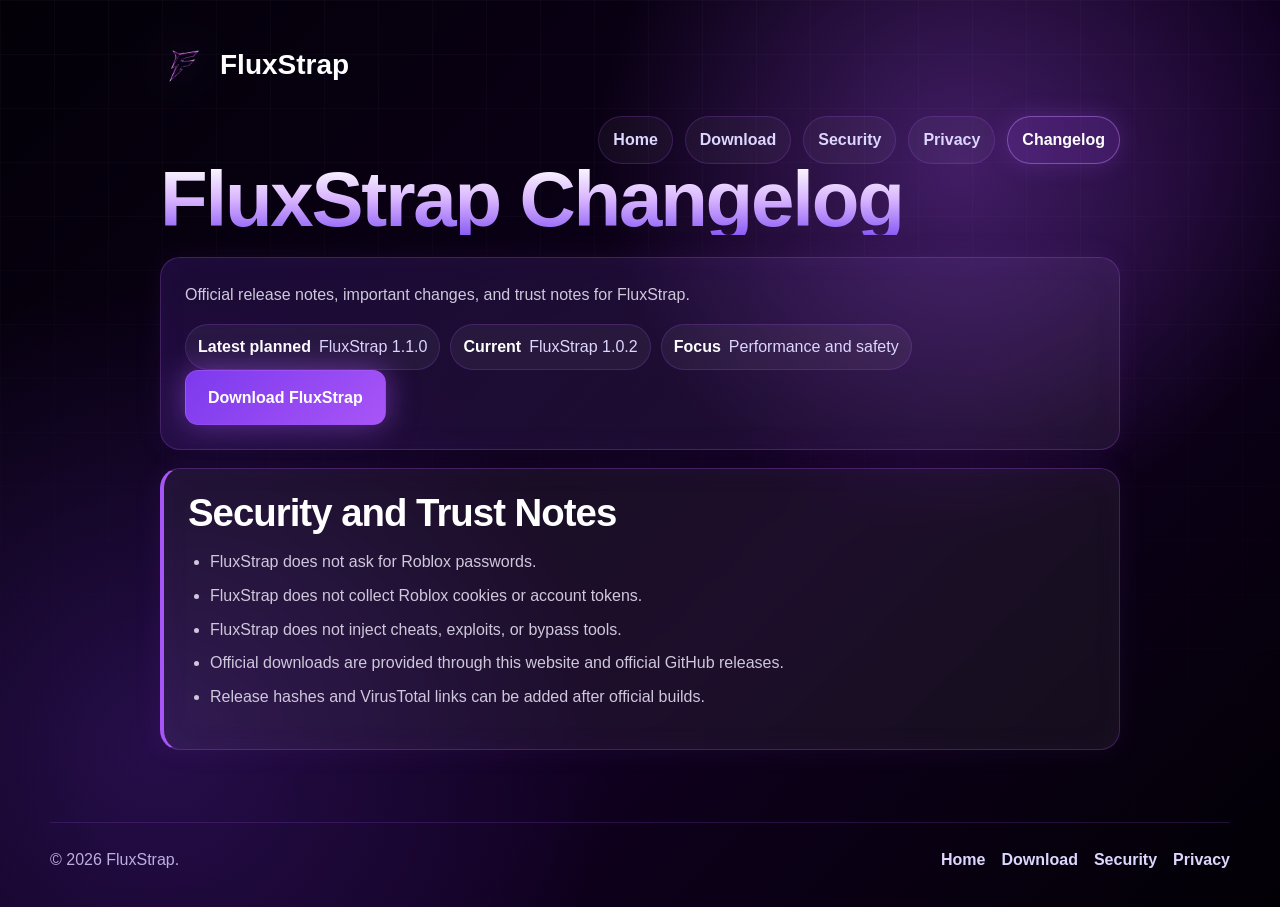
==== commit 2ab4ea6e: "Update changelog.html" ====
--- a/changelog.html
+++ b/changelog.html
@@ -63,39 +63,6 @@
     <a class="btn primary" href="download.html">Download FluxStrap</a>
   </section>
 
-  <section class="page-card">
-    <div class="version-head">
-      <div>
-        <h2>FluxStrap 1.1.0</h2>
-        <p class="small">Status: in development</p>
-      </div>
-      <span class="badge">Performance Update</span>
-    </div>
-    <ul>
-      <li>Added FPS &amp; Ping Optimization tools.</li>
-      <li>Added one-click 500 FPS Boost and stronger safe performance profiles.</li>
-      <li>Added DNS/ARP refresh, Game DVR optimization, Game Mode support, and power-plan tuning.</li>
-      <li>Improved FastFlags writing, JSON repair, profile import, and smart profile guidance.</li>
-      <li>Added safer clean-start behavior for Roblox process and log cleanup workflows.</li>
-    </ul>
-  </section>
-
-  <section class="page-card">
-    <div class="version-head">
-      <div>
-        <h2>FluxStrap 1.0.2</h2>
-        <p class="small">Status: released</p>
-      </div>
-      <span class="badge">Website Update</span>
-    </div>
-    <ul>
-      <li>Improved the official website layout and download page.</li>
-      <li>Added security, privacy, changelog, sitemap, and robots pages.</li>
-      <li>Improved SEO, Open Graph metadata, and FluxStrap branding.</li>
-      <li>Improved navigation between important trust and download pages.</li>
-    </ul>
-  </section>
-
   <section class="page-card notice">
     <h2>Security and Trust Notes</h2>
     <ul>
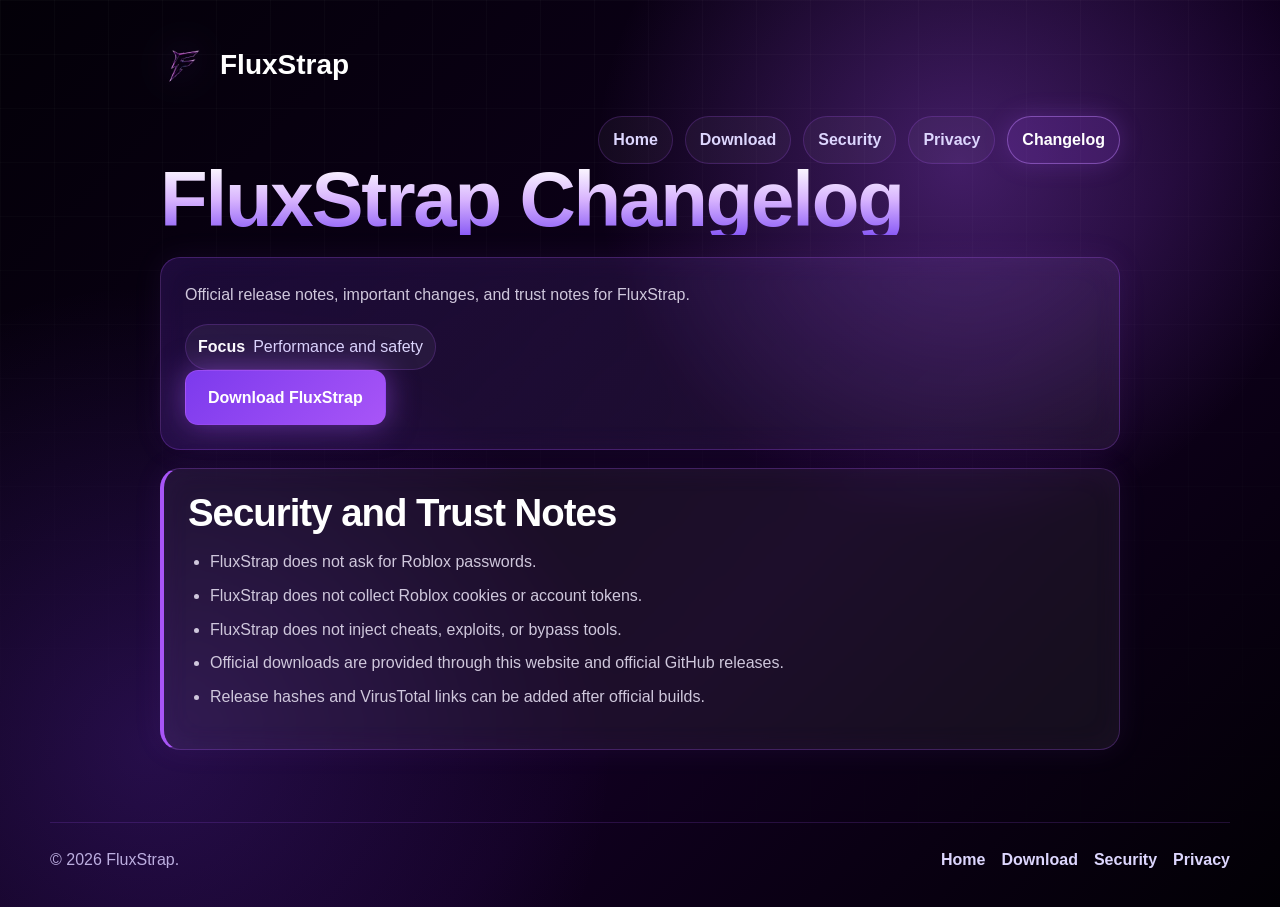
==== commit afb1de66: "Update changelog.html" ====
--- a/changelog.html
+++ b/changelog.html
@@ -56,8 +56,6 @@
   <section class="page-card highlight">
     <p class="muted">Official release notes, important changes, and trust notes for FluxStrap.</p>
     <div class="quick-facts">
-      <span><b>Latest planned</b> FluxStrap 1.1.0</span>
-      <span><b>Current</b> FluxStrap 1.0.2</span>
       <span><b>Focus</b> Performance and safety</span>
     </div>
     <a class="btn primary" href="download.html">Download FluxStrap</a>
